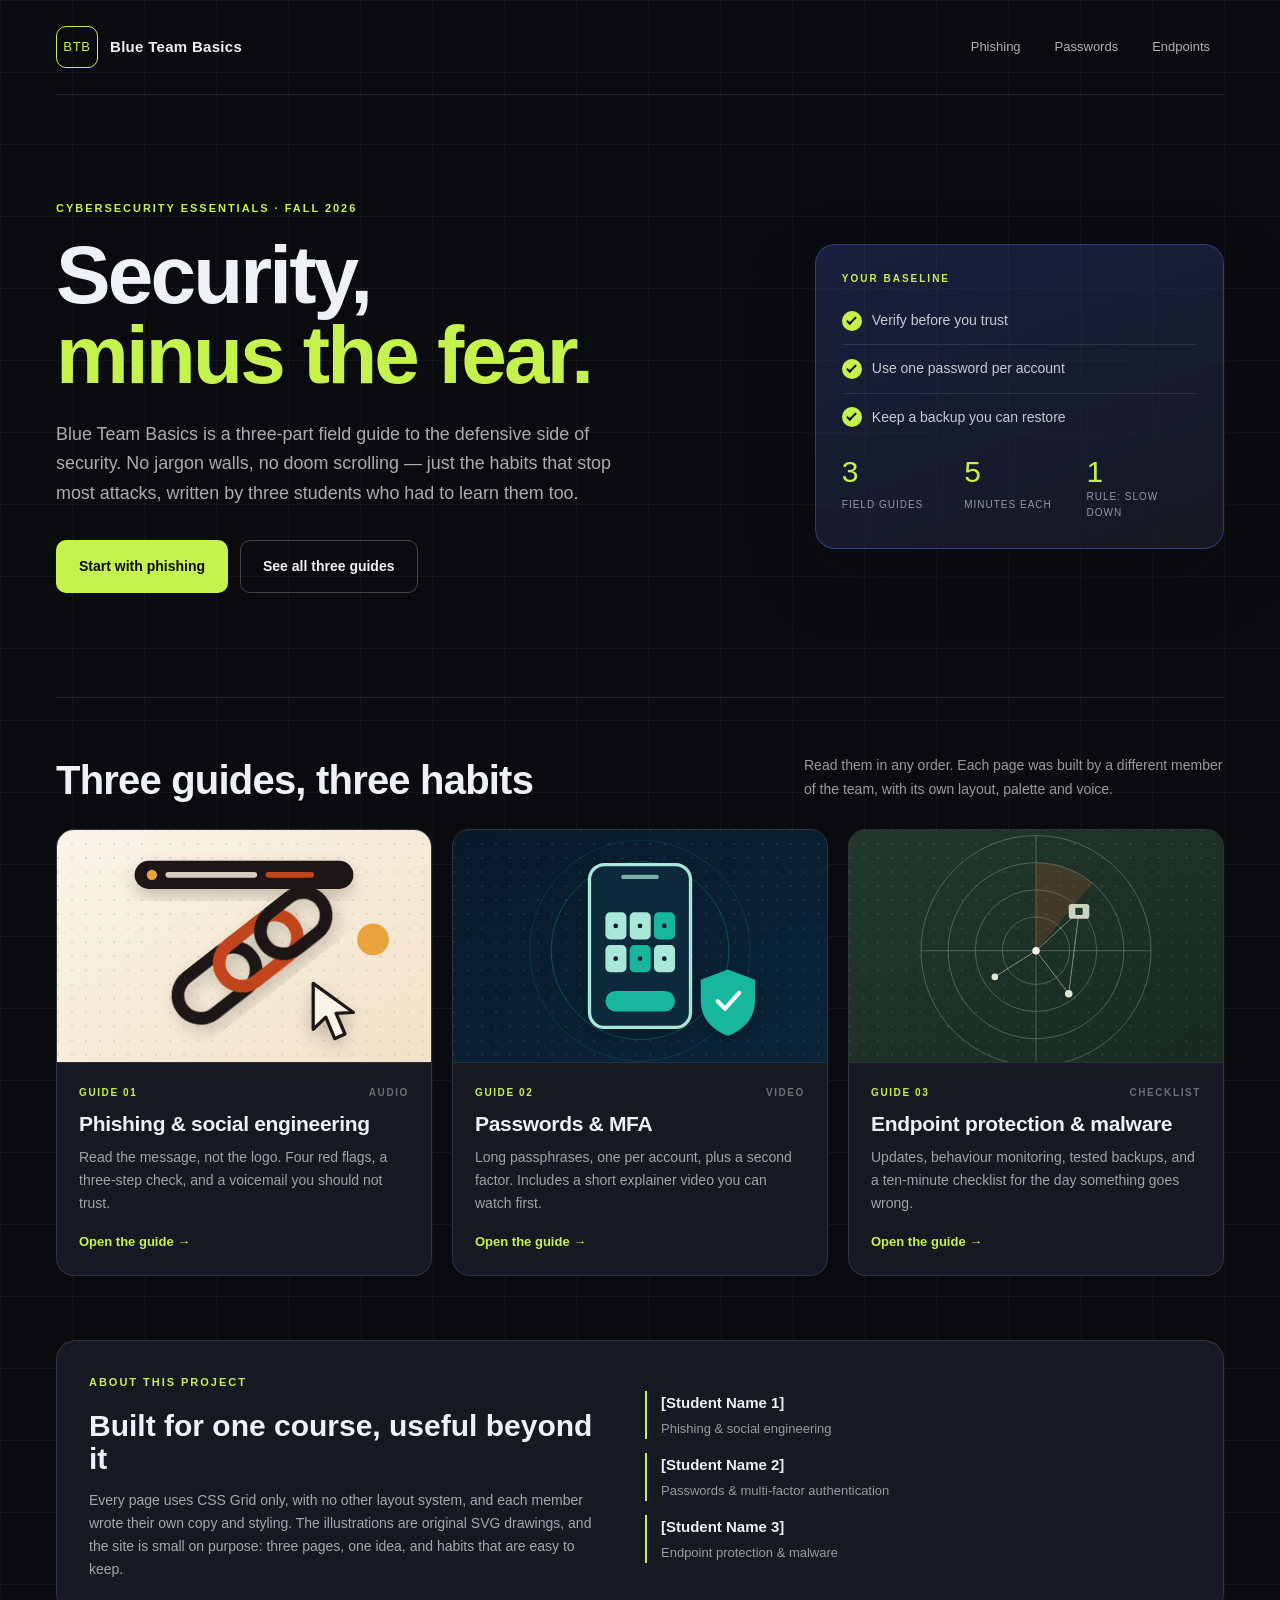
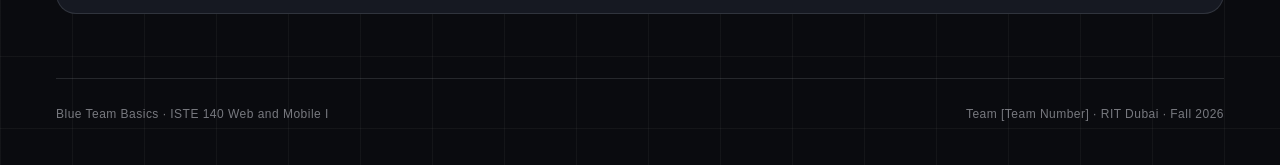
==== index.html @ cc7686e8 "Initial commit: Blue Team Basics cybersecurity site (CSS Grid only)" ====
<!DOCTYPE html>
<!--
  ISTE 140 - Web and Mobile I - Assignment 3
  Page: index.html (team home page)
  Team: [Team Number]
  Members: [Student Name 1] - [Student ID 1]
           [Student Name 2] - [Student ID 2]
           [Student Name 3] - [Student ID 3]
  Topic: Cybersecurity essentials
  Image credit: all illustrations were drawn by the team as SVG files in assets/img/.
-->
<html lang="en">
<head>
  <meta charset="utf-8">
  <meta name="viewport" content="width=device-width, initial-scale=1">
  <title>Blue Team Basics | Cybersecurity Essentials</title>
  <meta name="description" content="A three-part student field guide to phishing, password security and endpoint protection, built for ISTE 140 at RIT Dubai.">
  <link rel="icon" href="assets/img/favicon.svg" type="image/svg+xml">
  <link rel="stylesheet" href="assets/css/index.css">
</head>
<body>
  <div class="site">

    <!-- Site header: brand on the left, page links on the right -->
    <header class="site-header">
      <a class="brand" href="index.html">
        <span class="brand-mark" aria-hidden="true">BTB</span>
        <span class="brand-name">Blue Team Basics</span>
      </a>
      <nav class="top-nav" aria-label="Main navigation">
        <ul>
          <li><a href="member1.html">Phishing</a></li>
          <li><a href="member2.html">Passwords</a></li>
          <li><a href="member3.html">Endpoints</a></li>
        </ul>
      </nav>
    </header>

    <!-- Hero: one big statement plus a small overview panel -->
    <section class="hero" aria-labelledby="hero-title">
      <div class="hero-copy">
        <p class="eyebrow">Cybersecurity essentials &middot; Fall 2026</p>
        <h1 id="hero-title">Security,<br><span>minus the fear.</span></h1>
        <p class="lead">Blue Team Basics is a three-part field guide to the defensive side of security. No jargon walls, no doom scrolling &mdash; just the habits that stop most attacks, written by three students who had to learn them too.</p>
        <div class="hero-actions">
          <a class="button button-solid" href="member1.html">Start with phishing</a>
          <a class="button button-ghost" href="#guides">See all three guides</a>
        </div>
      </div>

      <aside class="hero-board" aria-label="Site at a glance">
        <p class="board-kicker">Your baseline</p>
        <ul class="board-list">
          <li><span class="tick" aria-hidden="true"></span>Verify before you trust</li>
          <li><span class="tick" aria-hidden="true"></span>Use one password per account</li>
          <li><span class="tick" aria-hidden="true"></span>Keep a backup you can restore</li>
        </ul>
        <div class="board-stats">
          <div class="stat-block">
            <span class="stat">3</span>
            <span class="stat-label">field guides</span>
          </div>
          <div class="stat-block">
            <span class="stat">5</span>
            <span class="stat-label">minutes each</span>
          </div>
          <div class="stat-block">
            <span class="stat">1</span>
            <span class="stat-label">rule: slow down</span>
          </div>
        </div>
      </aside>
    </section>

    <!-- Main content: the three member pages and a short project note -->
    <main id="main">
      <section class="guides" id="guides" aria-labelledby="guides-title">
        <div class="section-head">
          <h2 id="guides-title">Three guides, three habits</h2>
          <p>Read them in any order. Each page was built by a different member of the team, with its own layout, palette and voice.</p>
        </div>

        <ul class="guide-grid">
          <li class="guide-card">
            <a href="member1.html">
              <img src="assets/img/thumb_phishing.svg" alt="Chain links beside a browser address bar">
              <div class="guide-body">
                <p class="guide-meta"><span>Guide 01</span><span class="guide-media">Audio</span></p>
                <h3>Phishing &amp; social engineering</h3>
                <p>Read the message, not the logo. Four red flags, a three-step check, and a voicemail you should not trust.</p>
                <span class="guide-link">Open the guide &rarr;</span>
              </div>
            </a>
          </li>

          <li class="guide-card">
            <a href="member2.html">
              <img src="assets/img/thumb_passwords.svg" alt="Phone showing a verification code beside a shield">
              <div class="guide-body">
                <p class="guide-meta"><span>Guide 02</span><span class="guide-media">Video</span></p>
                <h3>Passwords &amp; MFA</h3>
                <p>Long passphrases, one per account, plus a second factor. Includes a short explainer video you can watch first.</p>
                <span class="guide-link">Open the guide &rarr;</span>
              </div>
            </a>
          </li>

          <li class="guide-card">
            <a href="member3.html">
              <img src="assets/img/thumb_endpoints.svg" alt="Radar screen with connected device nodes">
              <div class="guide-body">
                <p class="guide-meta"><span>Guide 03</span><span class="guide-media">Checklist</span></p>
                <h3>Endpoint protection &amp; malware</h3>
                <p>Updates, behaviour monitoring, tested backups, and a ten-minute checklist for the day something goes wrong.</p>
                <span class="guide-link">Open the guide &rarr;</span>
              </div>
            </a>
          </li>
        </ul>
      </section>

      <section class="about" aria-labelledby="about-title">
        <div>
          <p class="eyebrow">About this project</p>
          <h2 id="about-title">Built for one course, useful beyond it</h2>
          <p class="about-copy">Every page uses CSS Grid only, with no other layout system, and each member wrote their own copy and styling. The illustrations are original SVG drawings, and the site is small on purpose: three pages, one idea, and habits that are easy to keep.</p>
        </div>
        <ul class="team-list">
          <li><span>[Student Name 1]</span>Phishing &amp; social engineering</li>
          <li><span>[Student Name 2]</span>Passwords &amp; multi-factor authentication</li>
          <li><span>[Student Name 3]</span>Endpoint protection &amp; malware</li>
        </ul>
      </section>
    </main>

    <!-- Footer: course and team identification -->
    <footer class="site-footer">
      <p>Blue Team Basics &middot; ISTE 140 Web and Mobile I</p>
      <p>Team [Team Number] &middot; RIT Dubai &middot; Fall 2026</p>
    </footer>
  </div>
</body>
</html>
---- assets/css/index.css ----
/*
  ISTE 140 - Web and Mobile I - Assignment 3
  File: assets/css/index.css
  Team: [Team Number]
  Written by: [Student Name 1], [Student Name 2], [Student Name 3]
  Colours: --void #0a0b0f (background), --panel #161922 (cards),
           --ice #eef1f8 (text), --cobalt #5872ff (links and borders),
           --volt #c6f24e (headline accent). Soft shades are tints of these.
  Fonts: Arial Black for headings, Helvetica Neue for body text.
*/

/* Colour and font tokens used across the page. */
:root {
  --void: #0a0b0f;
  --panel: #161922;
  --ice: #eef1f8;
  --cobalt: #5872ff;
  --volt: #c6f24e;
}

/* Include borders and padding in every element's width. */
*,
*::before,
*::after {
  box-sizing: border-box;
}

/* Remove the default page margin and set the dark background with a faint grid texture. */
body {
  margin: 0;
  background-color: var(--void);
  background-image:
    linear-gradient(rgba(238, 241, 248, 0.045) 1px, transparent 1px),
    linear-gradient(90deg, rgba(238, 241, 248, 0.045) 1px, transparent 1px);
  background-size: 72px 72px;
  color: var(--ice);
  font-family: "Helvetica Neue", Helvetica, Arial, sans-serif;
  line-height: 1.65;
  -webkit-font-smoothing: antialiased;
}

/* Make images behave like blocks so no gap appears under them. */
img {
  display: block;
  max-width: 100%;
}

/* Remove underlines from links; colour is handled per component. */
a {
  color: inherit;
  text-decoration: none;
}

/* Reset list spacing so the grid controls every gap. */
ul {
  margin: 0;
  padding: 0;
  list-style: none;
}

/* Remove default heading and paragraph margins. */
h1,
h2,
h3,
p {
  margin: 0;
}

/* Show a clear outline only for keyboard focus. */
:focus-visible {
  outline: 3px solid var(--volt);
  outline-offset: 4px;
}

/* Centred page shell that holds header, hero, main and footer. */
.site {
  display: grid;
  grid-template-columns: minmax(0, 1fr);
  width: 100%;
  max-width: 1280px;
  margin: 0 auto;
  padding: 0 clamp(20px, 5vw, 56px);
}

/* Header row: brand on the left, navigation on the right. */
.site-header {
  display: grid;
  grid-template-columns: auto minmax(0, 1fr);
  gap: 24px;
  align-items: center;
  padding: 26px 0;
  border-bottom: 1px solid rgba(238, 241, 248, 0.12);
}

/* Brand link: monogram plus wordmark in a compact row. */
.brand {
  display: grid;
  grid-auto-flow: column;
  gap: 12px;
  align-items: center;
  justify-content: start;
}

/* Square monogram badge with a volt border. */
.brand-mark {
  display: grid;
  place-items: center;
  width: 42px;
  height: 42px;
  border: 1px solid var(--volt);
  border-radius: 10px;
  color: var(--volt);
  font-family: "Arial Black", "Helvetica Neue", Arial, sans-serif;
  font-size: 13px;
  letter-spacing: 0.06em;
}

/* Wordmark next to the monogram. */
.brand-name {
  font-size: 15px;
  font-weight: 700;
  letter-spacing: 0.02em;
}

/* Navigation links sit in one row using a grid flow, never wrapping by accident. */
.top-nav ul {
  display: grid;
  grid-auto-flow: column;
  gap: 6px;
  justify-content: end;
}

/* Quiet pill links that brighten on hover. */
.top-nav a {
  display: block;
  padding: 8px 14px;
  border-radius: 999px;
  font-size: 13px;
  color: rgba(238, 241, 248, 0.72);
  transition: background-color 160ms ease, color 160ms ease;
}

/* Hover state for navigation links. */
.top-nav a:hover {
  background-color: rgba(238, 241, 248, 0.08);
  color: var(--ice);
}

/* Two-column hero: statement on the left, overview panel on the right. */
.hero {
  display: grid;
  grid-template-columns: minmax(0, 1.25fr) minmax(300px, 0.75fr);
  gap: clamp(32px, 6vw, 80px);
  align-items: center;
  padding: clamp(56px, 9vw, 104px) 0;
}

/* Small uppercase label that introduces each block. */
.eyebrow {
  margin-bottom: 18px;
  color: var(--volt);
  font-size: 11px;
  font-weight: 700;
  letter-spacing: 0.18em;
  text-transform: uppercase;
}

/* CONTRAST: near-black page with ice text and a volt headline, so the eye lands on the title first. */
/* Oversized hero headline with tight leading. */
.hero h1 {
  font-family: "Arial Black", "Helvetica Neue", Arial, sans-serif;
  font-size: clamp(46px, 6.4vw, 86px);
  line-height: 0.98;
  letter-spacing: -0.035em;
}

/* Second headline line in the accent colour. */
.hero h1 span {
  color: var(--volt);
}

/* Readable intro paragraph capped at a comfortable line length. */
.lead {
  max-width: 56ch;
  margin-top: 24px;
  color: rgba(238, 241, 248, 0.7);
  font-size: clamp(16px, 1.4vw, 18px);
}

/* Action links in one row under the intro. */
.hero-actions {
  display: grid;
  grid-auto-flow: column;
  gap: 12px;
  justify-content: start;
  margin-top: 32px;
}

/* Shared button shape with a short lift on hover. */
.button {
  display: block;
  padding: 14px 22px;
  border: 1px solid transparent;
  border-radius: 10px;
  font-size: 14px;
  font-weight: 700;
  text-align: center;
  transition: transform 160ms ease, background-color 160ms ease, border-color 160ms ease;
}

/* Solid volt button for the primary action. */
.button-solid {
  background-color: var(--volt);
  color: var(--void);
}

/* Outline button for the secondary action. */
.button-ghost {
  border-color: rgba(238, 241, 248, 0.24);
  color: var(--ice);
}

/* Hover feedback shared by both buttons. */
.button:hover {
  transform: translateY(-2px);
}

/* Ghost button hover fills with a subtle panel tint. */
.button-ghost:hover {
  background-color: rgba(238, 241, 248, 0.06);
  border-color: rgba(238, 241, 248, 0.45);
}

/* Rounded overview panel with a soft cobalt glow. */
.hero-board {
  display: grid;
  gap: 22px;
  padding: 26px;
  border: 1px solid rgba(88, 114, 255, 0.38);
  border-radius: 20px;
  background-image: linear-gradient(160deg, rgba(88, 114, 255, 0.2), rgba(22, 25, 34, 0.94));
  box-shadow: 0 24px 60px rgba(10, 11, 15, 0.45);
}

/* Tiny label inside the board. */
.board-kicker {
  color: var(--volt);
  font-size: 10px;
  font-weight: 700;
  letter-spacing: 0.2em;
  text-transform: uppercase;
}

/* Checklist rows with a small gap between marker and text. */
.board-list {
  display: grid;
  gap: 12px;
}

/* One checklist row: circular marker plus sentence. */
.board-list li {
  display: grid;
  grid-template-columns: 20px minmax(0, 1fr);
  gap: 10px;
  align-items: center;
  padding-bottom: 12px;
  border-bottom: 1px solid rgba(238, 241, 248, 0.1);
  font-size: 14px;
  color: rgba(238, 241, 248, 0.82);
}

/* Remove the divider from the final checklist row. */
.board-list li:last-child {
  padding-bottom: 0;
  border-bottom: 0;
}

/* Small volt circle used as a tick marker. */
.tick {
  display: grid;
  place-items: center;
  width: 20px;
  height: 20px;
  border-radius: 50%;
  background-color: var(--volt);
}

/* Draw a check mark inside the tick circle with two borders. */
.tick::after {
  content: "";
  width: 5px;
  height: 10px;
  border-right: 2px solid var(--void);
  border-bottom: 2px solid var(--void);
  transform: rotate(45deg) translate(-1px, -1px);
}

/* Three stat blocks in an even row. */
.board-stats {
  display: grid;
  grid-template-columns: repeat(3, minmax(0, 1fr));
  gap: 12px;
  padding-top: 6px;
}

/* One stat: number above label. */
.stat-block {
  display: grid;
  gap: 2px;
}

/* Big accent number. */
.stat {
  font-family: "Arial Black", "Helvetica Neue", Arial, sans-serif;
  font-size: 30px;
  line-height: 1;
  color: var(--volt);
}

/* Small caption under each number. */
.stat-label {
  color: rgba(238, 241, 248, 0.58);
  font-size: 10px;
  letter-spacing: 0.1em;
  text-transform: uppercase;
}

/* Guide section separated from the hero by a hairline. */
.guides {
  padding: 56px 0 64px;
  border-top: 1px solid rgba(238, 241, 248, 0.12);
}

/* Section heading on the left and a short note on the right. */
.section-head {
  display: grid;
  grid-template-columns: minmax(0, 1fr) minmax(260px, 420px);
  gap: 24px;
  align-items: end;
  margin-bottom: 28px;
}

/* Section headings use the display face. */
.section-head h2 {
  font-family: "Arial Black", "Helvetica Neue", Arial, sans-serif;
  font-size: clamp(28px, 3.2vw, 40px);
  line-height: 1.05;
  letter-spacing: -0.02em;
}

/* Supporting note beside the heading. */
.section-head p {
  color: rgba(238, 241, 248, 0.62);
  font-size: 14px;
}

/* ALIGNMENT: every guide card starts on the same baseline because one grid row controls all three. */
/* Responsive card grid: three cards share the row until the window gets narrow. */
.guide-grid {
  display: grid;
  grid-template-columns: repeat(auto-fit, minmax(260px, 1fr));
  gap: 20px;
}

/* REPETITION: all guide cards share the same surface, radius, border and hover behaviour. */
/* Card surface that clips the image to the rounded corners. */
.guide-card {
  border: 1px solid rgba(238, 241, 248, 0.12);
  border-radius: 18px;
  background-color: var(--panel);
  overflow: hidden;
  transition: transform 180ms ease, border-color 180ms ease, box-shadow 180ms ease;
}

/* The whole card is one link, laid out as image above text. */
.guide-card a {
  display: grid;
  grid-template-rows: auto minmax(0, 1fr);
  height: 100%;
}

/* Fixed image ratio keeps the three thumbnails identical. */
.guide-card img {
  width: 100%;
  aspect-ratio: 16 / 10;
  object-fit: cover;
  border-bottom: 1px solid rgba(238, 241, 248, 0.1);
}

/* PROXIMITY: title, description and link are grouped inside one padded block. */
/* Text block inside each card. */
.guide-body {
  display: grid;
  gap: 10px;
  align-content: start;
  padding: 22px;
}

/* Meta row with the guide number on the left and media type on the right. */
.guide-meta {
  display: grid;
  grid-auto-flow: column;
  justify-content: space-between;
  gap: 12px;
  color: var(--volt);
  font-size: 10px;
  font-weight: 700;
  letter-spacing: 0.16em;
  text-transform: uppercase;
}

/* Media type label is quieter than the guide number. */
.guide-media {
  color: rgba(238, 241, 248, 0.4);
}

/* Card title in the display face. */
.guide-body h3 {
  font-family: "Arial Black", "Helvetica Neue", Arial, sans-serif;
  font-size: 21px;
  line-height: 1.15;
  letter-spacing: -0.015em;
}

/* Card description in a muted tone. */
.guide-body h3 + p {
  color: rgba(238, 241, 248, 0.64);
  font-size: 14px;
}

/* Text link at the bottom of the card. */
.guide-link {
  margin-top: 6px;
  color: var(--volt);
  font-size: 13px;
  font-weight: 700;
}

/* Hover lift with a cobalt edge and deeper shadow. */
.guide-card:hover {
  transform: translateY(-6px);
  border-color: rgba(88, 114, 255, 0.65);
  box-shadow: 0 22px 44px rgba(10, 11, 15, 0.5);
}

/* Project note panel above the footer. */
.about {
  display: grid;
  grid-template-columns: minmax(0, 1fr) minmax(0, 1.05fr);
  gap: 36px;
  margin-bottom: 64px;
  padding: 32px;
  border: 1px solid rgba(238, 241, 248, 0.12);
  border-radius: 20px;
  background-color: var(--panel);
}

/* About heading. */
.about h2 {
  margin-bottom: 14px;
  font-family: "Arial Black", "Helvetica Neue", Arial, sans-serif;
  font-size: clamp(24px, 2.4vw, 30px);
  line-height: 1.1;
}

/* About paragraph. */
.about-copy {
  color: rgba(238, 241, 248, 0.66);
  font-size: 14px;
}

/* Team list: one row per member with a volt rule on the left. */
.team-list {
  display: grid;
  gap: 14px;
  align-content: center;
}

/* A member row with their name and topic. */
.team-list li {
  display: grid;
  gap: 2px;
  padding-left: 14px;
  border-left: 2px solid var(--volt);
  color: rgba(238, 241, 248, 0.6);
  font-size: 13px;
}

/* Member name is brighter than their topic. */
.team-list span {
  color: var(--ice);
  font-size: 15px;
  font-weight: 700;
}

/* Footer row: course on the left, team on the right. */
.site-footer {
  display: grid;
  grid-template-columns: minmax(0, 1fr) auto;
  gap: 16px;
  align-items: center;
  padding: 26px 0 40px;
  border-top: 1px solid rgba(238, 241, 248, 0.12);
  color: rgba(238, 241, 248, 0.48);
  font-size: 12px;
  letter-spacing: 0.04em;
}

/* Stack the hero and section heading on medium screens. */
@media (max-width: 960px) {
  /* Single-column hero with a capped board width. */
  .hero {
    grid-template-columns: minmax(0, 1fr);
    padding: 56px 0 64px;
  }

  /* Keep the overview panel from stretching too wide. */
  .hero-board {
    max-width: 520px;
  }

  /* Heading and note stack instead of sitting side by side. */
  .section-head {
    grid-template-columns: minmax(0, 1fr);
    gap: 10px;
  }

  /* About text and team list stack. */
  .about {
    grid-template-columns: minmax(0, 1fr);
    gap: 24px;
  }
}

/* Compact layout for phones. */
@media (max-width: 700px) {
  /* Header stacks brand above the nav. */
  .site-header {
    grid-template-columns: minmax(0, 1fr);
    gap: 12px;
    padding: 20px 0;
  }

  /* Navigation wraps into an even three-column row. */
  .top-nav ul {
    grid-auto-flow: row;
    grid-template-columns: repeat(3, minmax(0, 1fr));
    justify-content: stretch;
  }

  /* Nav links centre themselves in their cells. */
  .top-nav a {
    text-align: center;
  }

  /* Action buttons stack full width for a bigger tap target. */
  .hero-actions {
    grid-auto-flow: row;
    grid-template-columns: minmax(0, 1fr);
  }

  /* Stats keep three equal cells but use smaller numbers. */
  .stat {
    font-size: 24px;
  }

  /* Footer becomes one column. */
  .site-footer {
    grid-template-columns: minmax(0, 1fr);
    gap: 4px;
  }

  /* About panel uses tighter padding on small screens. */
  .about {
    padding: 24px;
  }
}
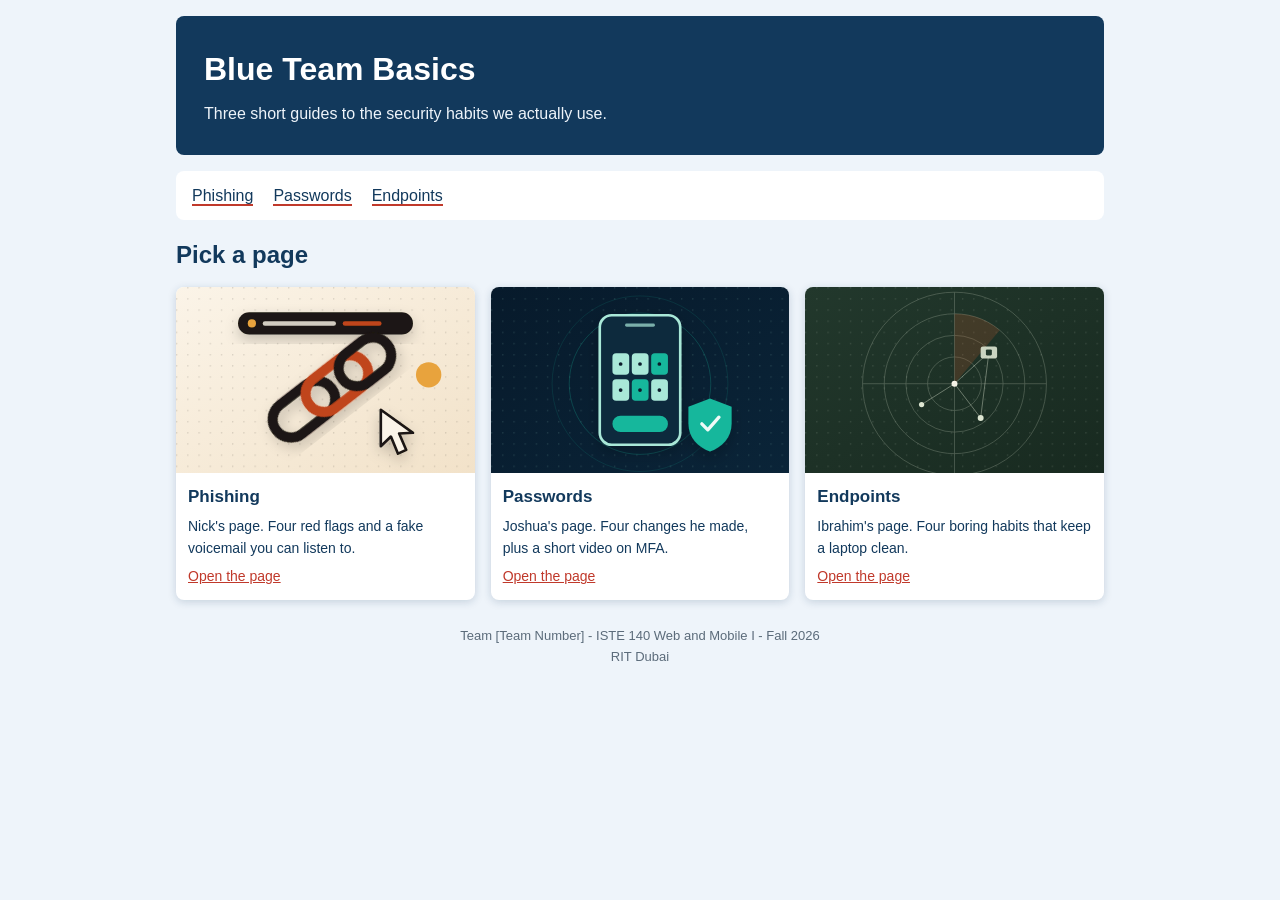
==== commit aa66f987: "changes" ====
--- a/index.html
+++ b/index.html
@@ -1,143 +1,69 @@
 <!DOCTYPE html>
 <!--
-  ISTE 140 - Web and Mobile I - Assignment 3
-  Page: index.html (team home page)
-  Team: [Team Number]
-  Members: [Student Name 1] - [Student ID 1]
-           [Student Name 2] - [Student ID 2]
-           [Student Name 3] - [Student ID 3]
-  Topic: Cybersecurity essentials
-  Image credit: all illustrations were drawn by the team as SVG files in assets/img/.
+  Team [Team Number] - ISTE 140, Assignment 3
+  Page: index.html (our home page)
+  Members: Nick Mathenge - [Student ID 1]
+           Joshua Twagirashema - [Student ID 2]
+           Ibrahim Fadil - [Student ID 3]
+  Topic: everyday cybersecurity habits.
+  Images: we drew all the SVG pictures in assets/img/ ourselves.
 -->
 <html lang="en">
 <head>
   <meta charset="utf-8">
   <meta name="viewport" content="width=device-width, initial-scale=1">
-  <title>Blue Team Basics | Cybersecurity Essentials</title>
-  <meta name="description" content="A three-part student field guide to phishing, password security and endpoint protection, built for ISTE 140 at RIT Dubai.">
+  <title>Blue Team Basics</title>
   <link rel="icon" href="assets/img/favicon.svg" type="image/svg+xml">
   <link rel="stylesheet" href="assets/css/index.css">
 </head>
 <body>
   <div class="site">
 
-    <!-- Site header: brand on the left, page links on the right -->
-    <header class="site-header">
-      <a class="brand" href="index.html">
-        <span class="brand-mark" aria-hidden="true">BTB</span>
-        <span class="brand-name">Blue Team Basics</span>
-      </a>
-      <nav class="top-nav" aria-label="Main navigation">
-        <ul>
-          <li><a href="member1.html">Phishing</a></li>
-          <li><a href="member2.html">Passwords</a></li>
-          <li><a href="member3.html">Endpoints</a></li>
-        </ul>
-      </nav>
+    <header>
+      <h1>Blue Team Basics</h1>
+      <p>Three short guides to the security habits we actually use.</p>
     </header>
 
-    <!-- Hero: one big statement plus a small overview panel -->
-    <section class="hero" aria-labelledby="hero-title">
-      <div class="hero-copy">
-        <p class="eyebrow">Cybersecurity essentials &middot; Fall 2026</p>
-        <h1 id="hero-title">Security,<br><span>minus the fear.</span></h1>
-        <p class="lead">Blue Team Basics is a three-part field guide to the defensive side of security. No jargon walls, no doom scrolling &mdash; just the habits that stop most attacks, written by three students who had to learn them too.</p>
-        <div class="hero-actions">
-          <a class="button button-solid" href="member1.html">Start with phishing</a>
-          <a class="button button-ghost" href="#guides">See all three guides</a>
-        </div>
+    <nav>
+      <ul>
+        <li><a href="nick.html">Phishing</a></li>
+        <li><a href="joshua.html">Passwords</a></li>
+        <li><a href="ibrahim.html">Endpoints</a></li>
+      </ul>
+    </nav>
+
+    <main>
+      <h2>Pick a page</h2>
+
+      <div class="cards">
+        <article class="card">
+          <img src="assets/img/thumb_phishing.svg" alt="A browser address bar above three chain links">
+          <h3>Phishing</h3>
+          <p>Nick's page. Four red flags and a fake voicemail you can listen to.</p>
+          <a href="nick.html">Open the page</a>
+        </article>
+
+        <article class="card">
+          <img src="assets/img/thumb_passwords.svg" alt="A phone showing a code next to a shield">
+          <h3>Passwords</h3>
+          <p>Joshua's page. Four changes he made, plus a short video on MFA.</p>
+          <a href="joshua.html">Open the page</a>
+        </article>
+
+        <article class="card">
+          <img src="assets/img/thumb_endpoints.svg" alt="A radar screen with connected devices">
+          <h3>Endpoints</h3>
+          <p>Ibrahim's page. Four boring habits that keep a laptop clean.</p>
+          <a href="ibrahim.html">Open the page</a>
+        </article>
       </div>
-
-      <aside class="hero-board" aria-label="Site at a glance">
-        <p class="board-kicker">Your baseline</p>
-        <ul class="board-list">
-          <li><span class="tick" aria-hidden="true"></span>Verify before you trust</li>
-          <li><span class="tick" aria-hidden="true"></span>Use one password per account</li>
-          <li><span class="tick" aria-hidden="true"></span>Keep a backup you can restore</li>
-        </ul>
-        <div class="board-stats">
-          <div class="stat-block">
-            <span class="stat">3</span>
-            <span class="stat-label">field guides</span>
-          </div>
-          <div class="stat-block">
-            <span class="stat">5</span>
-            <span class="stat-label">minutes each</span>
-          </div>
-          <div class="stat-block">
-            <span class="stat">1</span>
-            <span class="stat-label">rule: slow down</span>
-          </div>
-        </div>
-      </aside>
-    </section>
-
-    <!-- Main content: the three member pages and a short project note -->
-    <main id="main">
-      <section class="guides" id="guides" aria-labelledby="guides-title">
-        <div class="section-head">
-          <h2 id="guides-title">Three guides, three habits</h2>
-          <p>Read them in any order. Each page was built by a different member of the team, with its own layout, palette and voice.</p>
-        </div>
-
-        <ul class="guide-grid">
-          <li class="guide-card">
-            <a href="member1.html">
-              <img src="assets/img/thumb_phishing.svg" alt="Chain links beside a browser address bar">
-              <div class="guide-body">
-                <p class="guide-meta"><span>Guide 01</span><span class="guide-media">Audio</span></p>
-                <h3>Phishing &amp; social engineering</h3>
-                <p>Read the message, not the logo. Four red flags, a three-step check, and a voicemail you should not trust.</p>
-                <span class="guide-link">Open the guide &rarr;</span>
-              </div>
-            </a>
-          </li>
-
-          <li class="guide-card">
-            <a href="member2.html">
-              <img src="assets/img/thumb_passwords.svg" alt="Phone showing a verification code beside a shield">
-              <div class="guide-body">
-                <p class="guide-meta"><span>Guide 02</span><span class="guide-media">Video</span></p>
-                <h3>Passwords &amp; MFA</h3>
-                <p>Long passphrases, one per account, plus a second factor. Includes a short explainer video you can watch first.</p>
-                <span class="guide-link">Open the guide &rarr;</span>
-              </div>
-            </a>
-          </li>
-
-          <li class="guide-card">
-            <a href="member3.html">
-              <img src="assets/img/thumb_endpoints.svg" alt="Radar screen with connected device nodes">
-              <div class="guide-body">
-                <p class="guide-meta"><span>Guide 03</span><span class="guide-media">Checklist</span></p>
-                <h3>Endpoint protection &amp; malware</h3>
-                <p>Updates, behaviour monitoring, tested backups, and a ten-minute checklist for the day something goes wrong.</p>
-                <span class="guide-link">Open the guide &rarr;</span>
-              </div>
-            </a>
-          </li>
-        </ul>
-      </section>
-
-      <section class="about" aria-labelledby="about-title">
-        <div>
-          <p class="eyebrow">About this project</p>
-          <h2 id="about-title">Built for one course, useful beyond it</h2>
-          <p class="about-copy">Every page uses CSS Grid only, with no other layout system, and each member wrote their own copy and styling. The illustrations are original SVG drawings, and the site is small on purpose: three pages, one idea, and habits that are easy to keep.</p>
-        </div>
-        <ul class="team-list">
-          <li><span>[Student Name 1]</span>Phishing &amp; social engineering</li>
-          <li><span>[Student Name 2]</span>Passwords &amp; multi-factor authentication</li>
-          <li><span>[Student Name 3]</span>Endpoint protection &amp; malware</li>
-        </ul>
-      </section>
     </main>
 
-    <!-- Footer: course and team identification -->
-    <footer class="site-footer">
-      <p>Blue Team Basics &middot; ISTE 140 Web and Mobile I</p>
-      <p>Team [Team Number] &middot; RIT Dubai &middot; Fall 2026</p>
+    <footer>
+      <p>Team [Team Number] - ISTE 140 Web and Mobile I - Fall 2026</p>
+      <p>RIT Dubai</p>
     </footer>
+
   </div>
 </body>
 </html>
--- a/assets/css/index.css
+++ b/assets/css/index.css
@@ -1,577 +1,125 @@
 /*
-  ISTE 140 - Web and Mobile I - Assignment 3
-  File: assets/css/index.css
-  Team: [Team Number]
-  Written by: [Student Name 1], [Student Name 2], [Student Name 3]
-  Colours: --void #0a0b0f (background), --panel #161922 (cards),
-           --ice #eef1f8 (text), --cobalt #5872ff (links and borders),
-           --volt #c6f24e (headline accent). Soft shades are tints of these.
-  Fonts: Arial Black for headings, Helvetica Neue for body text.
+  Team [Team Number] - ISTE 140, Assignment 3
+  Page: index.html (our home page)
+  Colours: blue #12395c, pale blue #eef4fa, white #ffffff,
+  red #c0392b, slate #5b6b7a. The shadow is blue with low opacity.
+  Font: Helvetica and Arial, nothing else.
 */
 
-/* Colour and font tokens used across the page. */
-:root {
-  --void: #0a0b0f;
-  --panel: #161922;
-  --ice: #eef1f8;
-  --cobalt: #5872ff;
-  --volt: #c6f24e;
+/* remove the default space around everything */
+* { margin: 0; padding: 0; box-sizing: border-box; }
+
+/* pale blue page with blue text */
+body {
+  background: #eef4fa;
+  color: #12395c;
+  font-family: Helvetica, Arial, sans-serif;
+  line-height: 1.6;
 }
 
-/* Include borders and padding in every element's width. */
-*,
-*::before,
-*::after {
-  box-sizing: border-box;
+/* one column grid for header, nav, main and footer */
+.site {
+  display: grid;
+  grid-template-columns: 1fr;
+  gap: 16px;
+  max-width: 960px;
+  margin: 0 auto;
+  padding: 16px;
 }
 
-/* Remove the default page margin and set the dark background with a faint grid texture. */
-body {
-  margin: 0;
-  background-color: var(--void);
-  background-image:
-    linear-gradient(rgba(238, 241, 248, 0.045) 1px, transparent 1px),
-    linear-gradient(90deg, rgba(238, 241, 248, 0.045) 1px, transparent 1px);
-  background-size: 72px 72px;
-  color: var(--ice);
-  font-family: "Helvetica Neue", Helvetica, Arial, sans-serif;
-  line-height: 1.65;
-  -webkit-font-smoothing: antialiased;
+/* CONTRAST: white title on the dark blue header */
+header {
+  grid-row: 1;
+  background: #12395c;
+  padding: 28px;
+  border-radius: 8px;
 }
 
-/* Make images behave like blocks so no gap appears under them. */
-img {
-  display: block;
-  max-width: 100%;
+/* the header title */
+header h1 { color: #ffffff; font-size: 32px; }
+
+/* the one sentence about our topic */
+header p { color: #eef4fa; margin-top: 6px; }
+
+/* nav sits under the header on its own row */
+nav {
+  grid-row: 2;
+  background: #ffffff;
+  padding: 12px 16px;
+  border-radius: 8px;
 }
 
-/* Remove underlines from links; colour is handled per component. */
-a {
-  color: inherit;
-  text-decoration: none;
+/* ALIGNMENT: the nav links sit in one row, all on the same line */
+nav ul {
+  list-style: none;
+  display: grid;
+  grid-auto-flow: column;
+  justify-content: start;
+  gap: 20px;
 }
 
-/* Reset list spacing so the grid controls every gap. */
-ul {
-  margin: 0;
-  padding: 0;
-  list-style: none;
+/* nav links are blue with a red underline */
+nav a {
+  color: #12395c;
+  text-decoration: none;
+  border-bottom: 2px solid #c0392b;
 }
 
-/* Remove default heading and paragraph margins. */
-h1,
-h2,
-h3,
-p {
-  margin: 0;
+/* main holds the three page cards */
+main { grid-row: 3; }
+
+/* a little space above the cards */
+main h2 { margin-bottom: 12px; }
+
+/*
+  CARDS: auto-fit fills the row with as many 200px cards as fit, and
+  minmax(200px, 1fr) shares the rest of the space. If I change 200px to
+  300px the cards get wider, so fewer fit in a row and the third one
+  wraps onto its own line.
+*/
+.cards {
+  display: grid;
+  grid-template-columns: repeat(auto-fit, minmax(200px, 1fr));
+  gap: 16px;
 }
 
-/* Show a clear outline only for keyboard focus. */
-:focus-visible {
-  outline: 3px solid var(--volt);
-  outline-offset: 4px;
+/* REPETITION: all three cards share the same box and shadow */
+.card {
+  background: #ffffff;
+  border-radius: 8px;
+  box-shadow: 0 2px 8px rgba(18, 57, 92, 0.18);
+  overflow: hidden;
+  transition: transform 0.2s;
 }
 
-/* Centred page shell that holds header, hero, main and footer. */
-.site {
-  display: grid;
-  grid-template-columns: minmax(0, 1fr);
-  width: 100%;
-  max-width: 1280px;
-  margin: 0 auto;
-  padding: 0 clamp(20px, 5vw, 56px);
-}
+/* the thumbnail fills the top of the card */
+.card img { width: 100%; display: block; }
 
-/* Header row: brand on the left, navigation on the right. */
-.site-header {
-  display: grid;
-  grid-template-columns: auto minmax(0, 1fr);
-  gap: 24px;
-  align-items: center;
-  padding: 26px 0;
-  border-bottom: 1px solid rgba(238, 241, 248, 0.12);
-}
+/* PROXIMITY: the card title sits right above its sentence */
+.card h3 { margin: 10px 12px 4px; font-size: 17px; }
 
-/* Brand link: monogram plus wordmark in a compact row. */
-.brand {
-  display: grid;
-  grid-auto-flow: column;
-  gap: 12px;
-  align-items: center;
-  justify-content: start;
-}
+/* card text and the link, padded from the edge */
+.card p { margin: 0 12px 6px; font-size: 14px; }
 
-/* Square monogram badge with a volt border. */
-.brand-mark {
-  display: grid;
-  place-items: center;
-  width: 42px;
-  height: 42px;
-  border: 1px solid var(--volt);
-  border-radius: 10px;
-  color: var(--volt);
-  font-family: "Arial Black", "Helvetica Neue", Arial, sans-serif;
-  font-size: 13px;
-  letter-spacing: 0.06em;
-}
-
-/* Wordmark next to the monogram. */
-.brand-name {
-  font-size: 15px;
-  font-weight: 700;
-  letter-spacing: 0.02em;
-}
-
-/* Navigation links sit in one row using a grid flow, never wrapping by accident. */
-.top-nav ul {
-  display: grid;
-  grid-auto-flow: column;
-  gap: 6px;
-  justify-content: end;
-}
-
-/* Quiet pill links that brighten on hover. */
-.top-nav a {
+/* the open link at the bottom of each card */
+.card a {
   display: block;
-  padding: 8px 14px;
-  border-radius: 999px;
-  font-size: 13px;
-  color: rgba(238, 241, 248, 0.72);
-  transition: background-color 160ms ease, color 160ms ease;
-}
-
-/* Hover state for navigation links. */
-.top-nav a:hover {
-  background-color: rgba(238, 241, 248, 0.08);
-  color: var(--ice);
-}
-
-/* Two-column hero: statement on the left, overview panel on the right. */
-.hero {
-  display: grid;
-  grid-template-columns: minmax(0, 1.25fr) minmax(300px, 0.75fr);
-  gap: clamp(32px, 6vw, 80px);
-  align-items: center;
-  padding: clamp(56px, 9vw, 104px) 0;
-}
-
-/* Small uppercase label that introduces each block. */
-.eyebrow {
-  margin-bottom: 18px;
-  color: var(--volt);
-  font-size: 11px;
-  font-weight: 700;
-  letter-spacing: 0.18em;
-  text-transform: uppercase;
-}
-
-/* CONTRAST: near-black page with ice text and a volt headline, so the eye lands on the title first. */
-/* Oversized hero headline with tight leading. */
-.hero h1 {
-  font-family: "Arial Black", "Helvetica Neue", Arial, sans-serif;
-  font-size: clamp(46px, 6.4vw, 86px);
-  line-height: 0.98;
-  letter-spacing: -0.035em;
-}
-
-/* Second headline line in the accent colour. */
-.hero h1 span {
-  color: var(--volt);
-}
-
-/* Readable intro paragraph capped at a comfortable line length. */
-.lead {
-  max-width: 56ch;
-  margin-top: 24px;
-  color: rgba(238, 241, 248, 0.7);
-  font-size: clamp(16px, 1.4vw, 18px);
-}
-
-/* Action links in one row under the intro. */
-.hero-actions {
-  display: grid;
-  grid-auto-flow: column;
-  gap: 12px;
-  justify-content: start;
-  margin-top: 32px;
-}
-
-/* Shared button shape with a short lift on hover. */
-.button {
-  display: block;
-  padding: 14px 22px;
-  border: 1px solid transparent;
-  border-radius: 10px;
-  font-size: 14px;
-  font-weight: 700;
-  text-align: center;
-  transition: transform 160ms ease, background-color 160ms ease, border-color 160ms ease;
-}
-
-/* Solid volt button for the primary action. */
-.button-solid {
-  background-color: var(--volt);
-  color: var(--void);
-}
-
-/* Outline button for the secondary action. */
-.button-ghost {
-  border-color: rgba(238, 241, 248, 0.24);
-  color: var(--ice);
-}
-
-/* Hover feedback shared by both buttons. */
-.button:hover {
-  transform: translateY(-2px);
-}
-
-/* Ghost button hover fills with a subtle panel tint. */
-.button-ghost:hover {
-  background-color: rgba(238, 241, 248, 0.06);
-  border-color: rgba(238, 241, 248, 0.45);
-}
-
-/* Rounded overview panel with a soft cobalt glow. */
-.hero-board {
-  display: grid;
-  gap: 22px;
-  padding: 26px;
-  border: 1px solid rgba(88, 114, 255, 0.38);
-  border-radius: 20px;
-  background-image: linear-gradient(160deg, rgba(88, 114, 255, 0.2), rgba(22, 25, 34, 0.94));
-  box-shadow: 0 24px 60px rgba(10, 11, 15, 0.45);
-}
-
-/* Tiny label inside the board. */
-.board-kicker {
-  color: var(--volt);
-  font-size: 10px;
-  font-weight: 700;
-  letter-spacing: 0.2em;
-  text-transform: uppercase;
-}
-
-/* Checklist rows with a small gap between marker and text. */
-.board-list {
-  display: grid;
-  gap: 12px;
-}
-
-/* One checklist row: circular marker plus sentence. */
-.board-list li {
-  display: grid;
-  grid-template-columns: 20px minmax(0, 1fr);
-  gap: 10px;
-  align-items: center;
-  padding-bottom: 12px;
-  border-bottom: 1px solid rgba(238, 241, 248, 0.1);
-  font-size: 14px;
-  color: rgba(238, 241, 248, 0.82);
-}
-
-/* Remove the divider from the final checklist row. */
-.board-list li:last-child {
-  padding-bottom: 0;
-  border-bottom: 0;
-}
-
-/* Small volt circle used as a tick marker. */
-.tick {
-  display: grid;
-  place-items: center;
-  width: 20px;
-  height: 20px;
-  border-radius: 50%;
-  background-color: var(--volt);
-}
-
-/* Draw a check mark inside the tick circle with two borders. */
-.tick::after {
-  content: "";
-  width: 5px;
-  height: 10px;
-  border-right: 2px solid var(--void);
-  border-bottom: 2px solid var(--void);
-  transform: rotate(45deg) translate(-1px, -1px);
-}
-
-/* Three stat blocks in an even row. */
-.board-stats {
-  display: grid;
-  grid-template-columns: repeat(3, minmax(0, 1fr));
-  gap: 12px;
-  padding-top: 6px;
-}
-
-/* One stat: number above label. */
-.stat-block {
-  display: grid;
-  gap: 2px;
-}
-
-/* Big accent number. */
-.stat {
-  font-family: "Arial Black", "Helvetica Neue", Arial, sans-serif;
-  font-size: 30px;
-  line-height: 1;
-  color: var(--volt);
-}
-
-/* Small caption under each number. */
-.stat-label {
-  color: rgba(238, 241, 248, 0.58);
-  font-size: 10px;
-  letter-spacing: 0.1em;
-  text-transform: uppercase;
-}
-
-/* Guide section separated from the hero by a hairline. */
-.guides {
-  padding: 56px 0 64px;
-  border-top: 1px solid rgba(238, 241, 248, 0.12);
-}
-
-/* Section heading on the left and a short note on the right. */
-.section-head {
-  display: grid;
-  grid-template-columns: minmax(0, 1fr) minmax(260px, 420px);
-  gap: 24px;
-  align-items: end;
-  margin-bottom: 28px;
-}
-
-/* Section headings use the display face. */
-.section-head h2 {
-  font-family: "Arial Black", "Helvetica Neue", Arial, sans-serif;
-  font-size: clamp(28px, 3.2vw, 40px);
-  line-height: 1.05;
-  letter-spacing: -0.02em;
-}
-
-/* Supporting note beside the heading. */
-.section-head p {
-  color: rgba(238, 241, 248, 0.62);
+  margin: 0 12px 12px;
+  color: #c0392b;
   font-size: 14px;
 }
 
-/* ALIGNMENT: every guide card starts on the same baseline because one grid row controls all three. */
-/* Responsive card grid: three cards share the row until the window gets narrow. */
-.guide-grid {
-  display: grid;
-  grid-template-columns: repeat(auto-fit, minmax(260px, 1fr));
-  gap: 20px;
+/* the card grows a little when the mouse is over it */
+.card:hover { transform: scale(1.03); }
+
+/* footer closes the page */
+footer {
+  grid-row: 4;
+  text-align: center;
+  font-size: 13px;
+  color: #5b6b7a;
+  padding: 10px;
 }
 
-/* REPETITION: all guide cards share the same surface, radius, border and hover behaviour. */
-/* Card surface that clips the image to the rounded corners. */
-.guide-card {
-  border: 1px solid rgba(238, 241, 248, 0.12);
-  border-radius: 18px;
-  background-color: var(--panel);
-  overflow: hidden;
-  transition: transform 180ms ease, border-color 180ms ease, box-shadow 180ms ease;
-}
-
-/* The whole card is one link, laid out as image above text. */
-.guide-card a {
-  display: grid;
-  grid-template-rows: auto minmax(0, 1fr);
-  height: 100%;
-}
-
-/* Fixed image ratio keeps the three thumbnails identical. */
-.guide-card img {
-  width: 100%;
-  aspect-ratio: 16 / 10;
-  object-fit: cover;
-  border-bottom: 1px solid rgba(238, 241, 248, 0.1);
-}
-
-/* PROXIMITY: title, description and link are grouped inside one padded block. */
-/* Text block inside each card. */
-.guide-body {
-  display: grid;
-  gap: 10px;
-  align-content: start;
-  padding: 22px;
-}
-
-/* Meta row with the guide number on the left and media type on the right. */
-.guide-meta {
-  display: grid;
-  grid-auto-flow: column;
-  justify-content: space-between;
-  gap: 12px;
-  color: var(--volt);
-  font-size: 10px;
-  font-weight: 700;
-  letter-spacing: 0.16em;
-  text-transform: uppercase;
-}
-
-/* Media type label is quieter than the guide number. */
-.guide-media {
-  color: rgba(238, 241, 248, 0.4);
-}
-
-/* Card title in the display face. */
-.guide-body h3 {
-  font-family: "Arial Black", "Helvetica Neue", Arial, sans-serif;
-  font-size: 21px;
-  line-height: 1.15;
-  letter-spacing: -0.015em;
-}
-
-/* Card description in a muted tone. */
-.guide-body h3 + p {
-  color: rgba(238, 241, 248, 0.64);
-  font-size: 14px;
-}
-
-/* Text link at the bottom of the card. */
-.guide-link {
-  margin-top: 6px;
-  color: var(--volt);
-  font-size: 13px;
-  font-weight: 700;
-}
-
-/* Hover lift with a cobalt edge and deeper shadow. */
-.guide-card:hover {
-  transform: translateY(-6px);
-  border-color: rgba(88, 114, 255, 0.65);
-  box-shadow: 0 22px 44px rgba(10, 11, 15, 0.5);
-}
-
-/* Project note panel above the footer. */
-.about {
-  display: grid;
-  grid-template-columns: minmax(0, 1fr) minmax(0, 1.05fr);
-  gap: 36px;
-  margin-bottom: 64px;
-  padding: 32px;
-  border: 1px solid rgba(238, 241, 248, 0.12);
-  border-radius: 20px;
-  background-color: var(--panel);
-}
-
-/* About heading. */
-.about h2 {
-  margin-bottom: 14px;
-  font-family: "Arial Black", "Helvetica Neue", Arial, sans-serif;
-  font-size: clamp(24px, 2.4vw, 30px);
-  line-height: 1.1;
-}
-
-/* About paragraph. */
-.about-copy {
-  color: rgba(238, 241, 248, 0.66);
-  font-size: 14px;
-}
-
-/* Team list: one row per member with a volt rule on the left. */
-.team-list {
-  display: grid;
-  gap: 14px;
-  align-content: center;
-}
-
-/* A member row with their name and topic. */
-.team-list li {
-  display: grid;
-  gap: 2px;
-  padding-left: 14px;
-  border-left: 2px solid var(--volt);
-  color: rgba(238, 241, 248, 0.6);
-  font-size: 13px;
-}
-
-/* Member name is brighter than their topic. */
-.team-list span {
-  color: var(--ice);
-  font-size: 15px;
-  font-weight: 700;
-}
-
-/* Footer row: course on the left, team on the right. */
-.site-footer {
-  display: grid;
-  grid-template-columns: minmax(0, 1fr) auto;
-  gap: 16px;
-  align-items: center;
-  padding: 26px 0 40px;
-  border-top: 1px solid rgba(238, 241, 248, 0.12);
-  color: rgba(238, 241, 248, 0.48);
-  font-size: 12px;
-  letter-spacing: 0.04em;
-}
-
-/* Stack the hero and section heading on medium screens. */
-@media (max-width: 960px) {
-  /* Single-column hero with a capped board width. */
-  .hero {
-    grid-template-columns: minmax(0, 1fr);
-    padding: 56px 0 64px;
-  }
-
-  /* Keep the overview panel from stretching too wide. */
-  .hero-board {
-    max-width: 520px;
-  }
-
-  /* Heading and note stack instead of sitting side by side. */
-  .section-head {
-    grid-template-columns: minmax(0, 1fr);
-    gap: 10px;
-  }
-
-  /* About text and team list stack. */
-  .about {
-    grid-template-columns: minmax(0, 1fr);
-    gap: 24px;
-  }
-}
-
-/* Compact layout for phones. */
-@media (max-width: 700px) {
-  /* Header stacks brand above the nav. */
-  .site-header {
-    grid-template-columns: minmax(0, 1fr);
-    gap: 12px;
-    padding: 20px 0;
-  }
-
-  /* Navigation wraps into an even three-column row. */
-  .top-nav ul {
-    grid-auto-flow: row;
-    grid-template-columns: repeat(3, minmax(0, 1fr));
-    justify-content: stretch;
-  }
-
-  /* Nav links centre themselves in their cells. */
-  .top-nav a {
-    text-align: center;
-  }
-
-  /* Action buttons stack full width for a bigger tap target. */
-  .hero-actions {
-    grid-auto-flow: row;
-    grid-template-columns: minmax(0, 1fr);
-  }
-
-  /* Stats keep three equal cells but use smaller numbers. */
-  .stat {
-    font-size: 24px;
-  }
-
-  /* Footer becomes one column. */
-  .site-footer {
-    grid-template-columns: minmax(0, 1fr);
-    gap: 4px;
-  }
-
-  /* About panel uses tighter padding on small screens. */
-  .about {
-    padding: 24px;
-  }
-}
+/* links in the footer use the slate colour */
+footer a { color: #5b6b7a; }
